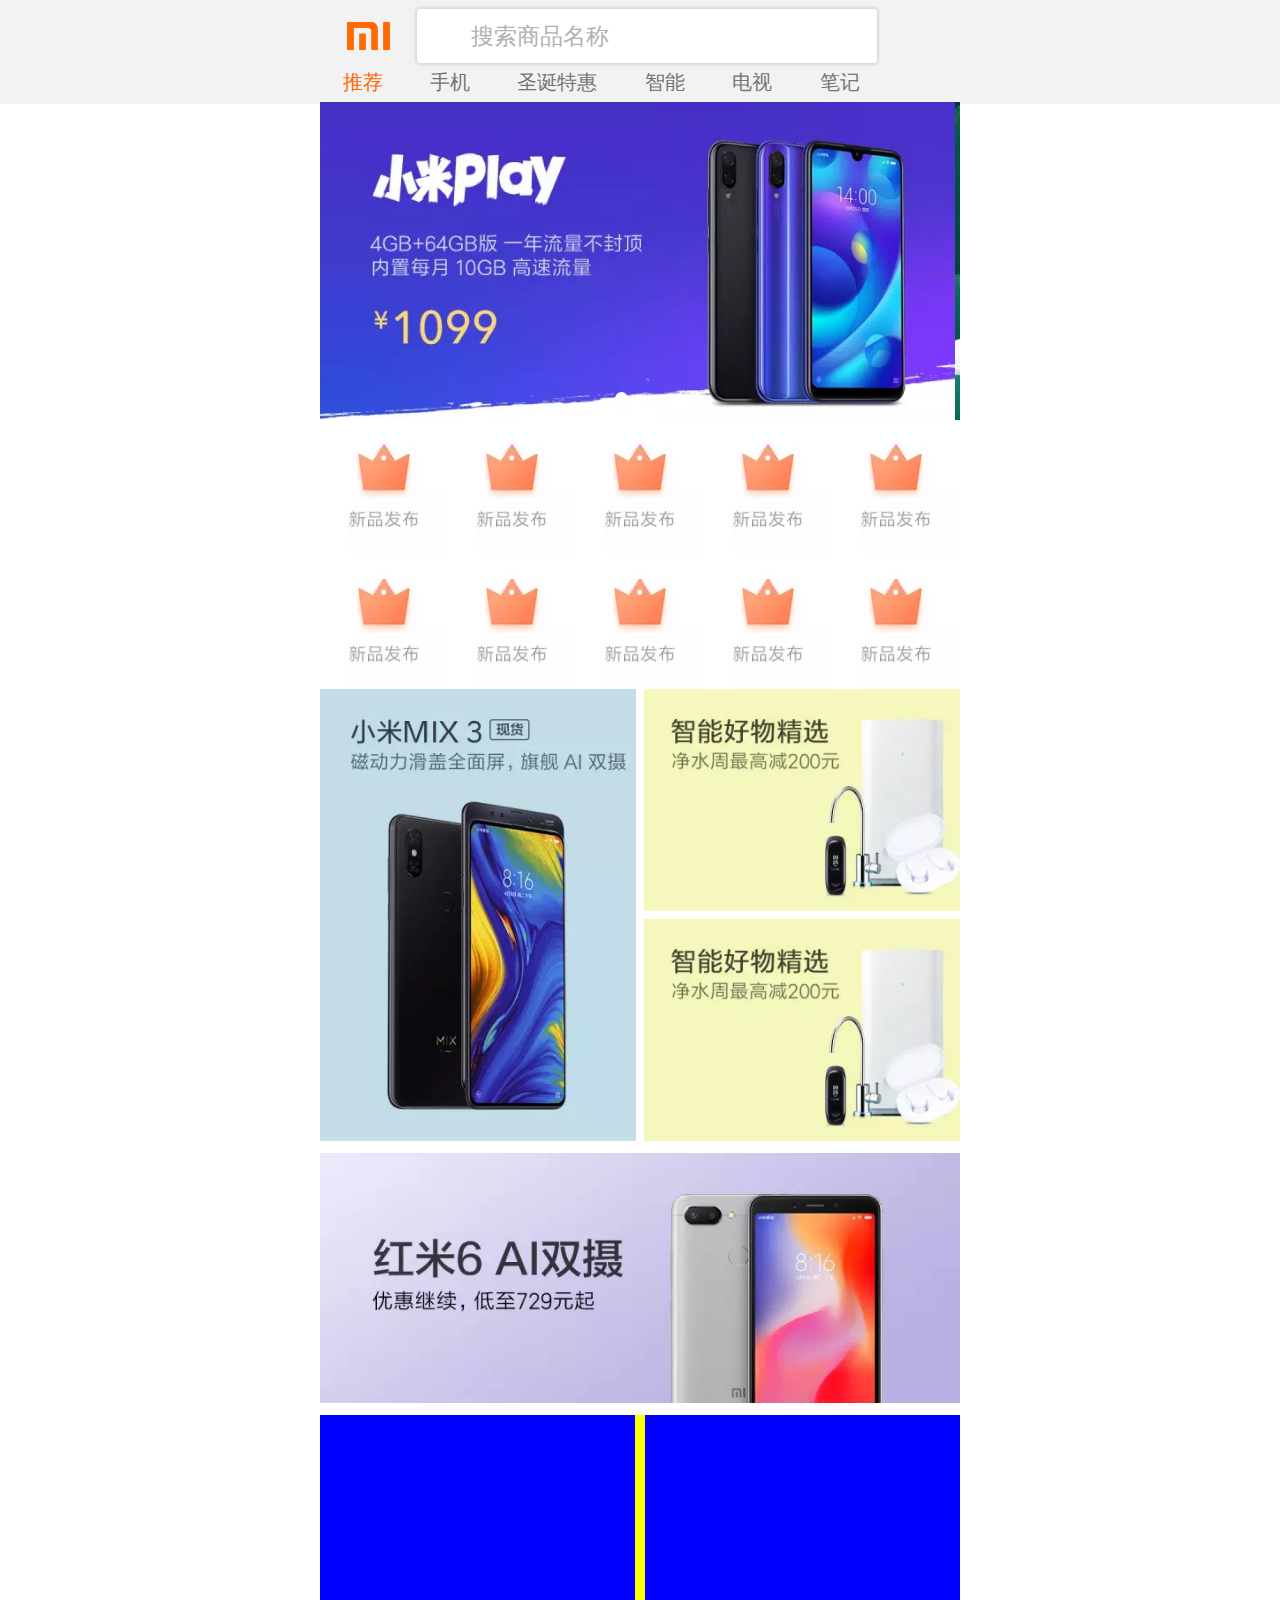
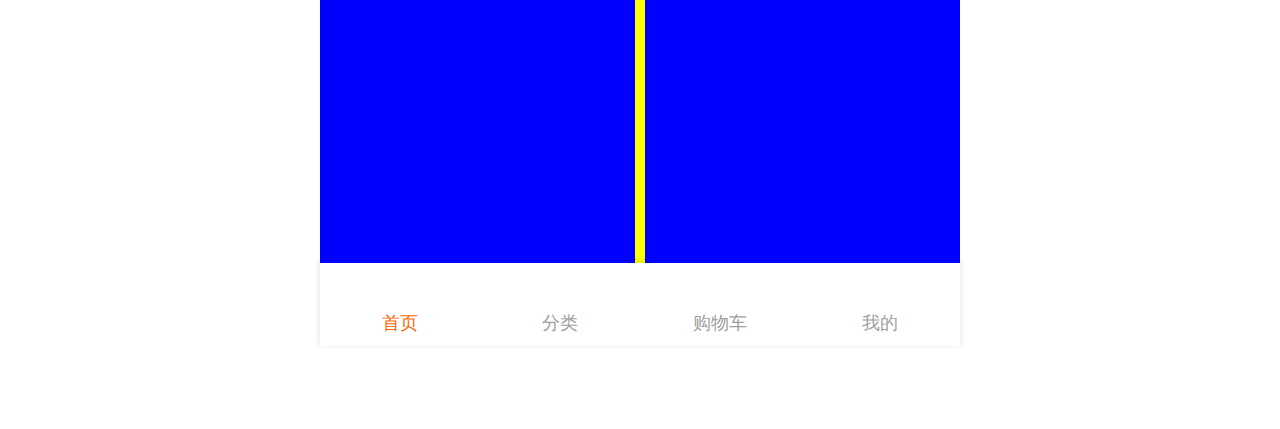
==== index.html @ b46deab7 "first commit" ====
<!DOCTYPE html>
<html lang="zh">
<head>
	<meta charset="UTF-8">
	<meta name="viewport" content="width=device-width, initial-scale=1.0">
	<meta http-equiv="X-UA-Compatible" content="ie=edge">
	<script src="js/rem.js"></script>
	<link rel="stylesheet" href="css/style.css">
	<link rel="stylesheet" href="css/base.css">
	<link rel="stylesheet" href="css/footer.css">
	<title>小米移动端</title>
</head>
<body>
	<div class="root">
		<!-- 头部开始 -->
		<header class="head">
			<div class="head-top">
				<div class="head-logo"></div>
				<div class="search-box">
					<i class="iconfont">&#xe615;</i>
					<span>搜索商品名称</span>
				</div>
				<div class="my-box"><i class="iconfont">&#xe600;</i></div>
			</div>
			<div class="head-bottom">
				<div class="nav-list">
					<ul>
						<li class="active">推荐</li>
						<li>手机</li>
						<li>圣诞特惠</li>
						<li>智能</li>
						<li>电视</li>
						<li>笔记</li>
						<li>笔记</li>
						<li>笔记</li>
						<li>笔记</li>
						<li>笔记</li>
					</ul>
				</div>
				<div class="nav-select"><i class="iconfont">&#xe60c;</i></div>
			</div>
		</header>
	    <!-- 头部结束 -->
		<main>
			<!-- banner开始 -->
			<section class="banner">
				<ul>
					<li><img src="img/banner1.webp" alt=""></li>
					<li><img src="img/banner2.jpg" alt=""></li>
					<li><img src="img/banner3.webp" alt=""></li>
				</ul>
				<div class="yuan">
					<div class="ddd active"></div>
					<div class="ddd"></div>
					<div class="ddd"></div>
				</div>
			</section>
			<!-- banner结束 -->
			<!-- 菜单开始 -->
			<section class="menu">
				<a href="">
					<img src="img/menu1.webp" alt="">
				</a>
				<a href="">
					<img src="img/menu1.webp" alt="">
				</a>
				<a href="">
					<img src="img/menu1.webp" alt="">
				</a>
				<a href="">
					<img src="img/menu1.webp" alt="">
				</a>
				<a href="">
					<img src="img/menu1.webp" alt="">
				</a>
				<a href="">
					<img src="img/menu1.webp" alt="">
				</a>
				<a href="">
					<img src="img/menu1.webp" alt="">
				</a>
				<a href="">
					<img src="img/menu1.webp" alt="">
				</a>
				<a href="">
					<img src="img/menu1.webp" alt="">
				</a>
				<a href="">
					<img src="img/menu1.webp" alt="">
				</a>
			</section>
			<!-- 菜单结束 -->
			<!-- 推荐开始 -->
			<section class="fenlei-tuijian-box">
				<div class="left"><img src="img/goods1.webp" alt=""></div>
				<div class="right">
					<div class="right-top"><img src="img/goods2.webp" alt=""></div>
					<div class="right-bottom"><img src="img/goods2.webp" alt=""></div
				</div>
			</section>
			<!-- 推荐结束 -->
			<!-- 广告1开始 -->
			<section class="ads">
				<img src="img/ads1.webp" alt="">
			</section>
			<!-- 广告1结束 -->
			<!-- 超值推荐开始 -->
			
			<!-- 超值推荐结束 -->

			<!-- 商品列表开始 -->
			<div class="goods-list-box">
				<div class="left">
					<img src="" alt="">
				</div>
				<div class="right"></div>
			</div>
			<!-- 商品列表结束 -->
			<!-- 底部开始 -->
			<footer>
				<a href="./index.html" class="list list1 active">
					<div class="icon"><i class="iconfont">&#xe602;</i></div>
					<div class="text">首页</div>
				</a>
				<a class="list list2">
					<div class="icon"><i class="iconfont">&#xe654;</i></div>
					<div class="text">分类</div>
				</a>
				<a class="list list3">
					<div class="icon"><i class="iconfont">&#xe603;</i></div>
					<div class="text">购物车</div>
				</a>
				<a href="./my.html" class="list list4">
					<div class="icon"><i class="iconfont">&#xe600;</i></div>
					<div class="text">我的</div>
				</a>
			</footer>
			<!-- 底部结束 -->

			
        </main>
	</div>
</body>
</html>
---- css/style.css ----
/* 头部开始 */
body{
	width: 100%;
	height: 100%;
	position: relative;
}
.head{
	width: 100%;
	height: 1.76rem;
	background: #F2F2F2;
	position: absolute;
	left: 0;
	top: 0; 
}
.head-top{
	width: 100%;
	height: 1.21rem;
	display: flex;
	justify-content:center;
	align-items: center;
	
}
.head-top .head-logo{
	width: 0.73rem;
	height: 0.47rem;
	background:url([data-uri]) no-repeat center center/100% auto;
}
.head-top .head-logo img{
	width: 100%;
	height: 100%;
}
.head-top .search-box{
	width: 7.76rem;
	height: 0.91rem;
	border-radius: 0.05rem;
	background:#fff;
	box-shadow: 0 0 0.05rem 0.03rem rgba(0,0,0,0.1);
	font-size: 0.38rem;
	padding-left: 0.24rem;
	line-height: 0.93rem;
	margin: 0 0.45rem;
	box-sizing:border-box;
}
.head-top .search-box i{
	color: #919191;
}
.head-top .search-box span{
	color: #b0b0b0;
	margin-left:0.28rem;
}
.head-top .my-box{
	width: 0.5rem;
	height: 0.5rem;
}
.head-top .my-box i{
	width:100%;
	height: 100%;
	display: block;
	font-size: 0.5rem;
	color: #767676;
	font-weight:600;
}
.head-bottom{
	width: 100%;
	height:0.55rem;
	display: flex;
	justify-content:center;
	padding-right: 0.4rem;
	box-sizing: border-box;
}
.head-bottom .nav-list{
	width: 9.14rem;
	height: 100%;
	overflow-x: auto;
	display: flex;
	margin-right: 0.8rem;
}
.head-bottom .nav-list ul{
	width: 200%;
	display: flex;
}
.head-bottom .nav-list ul li{
	font-size: 0.34rem;
	height: 0.55rem;
	line-height: 0.35rem;
	margin: 0 0.4rem;
	color: #747474;
	flex-shrink: 0;
}
.head-bottom .nav-list ul .active{
	color: #ff6700;
	border-bottom: 2px solid #ff6700;
	box-sizing: border-box;
}
.head-bottom .nav-list::-webkit-scrollbar{
	width: 0;
	height: 0;
}
.head-bottom .nav-select{
	width: 0.5rem;
	height: 100%;
	font-size: 0.4rem;
	line-height: 0.35rem;
	text-align: center;
	color: #b8b8b8;
}
/* 头部结束 */
/* banner开始 */
.banner{
	width: 100%;
	height: 5.36rem;
	overflow-x: auto;
	display: flex;
	position: relative;
}
.banner ul{
	width: 300%;
	height: 100%;
	display: flex;
}
.banner::-webkit-scrollbar{
	width: 0;
	height: 0;
}
.banner ul li{
	width: 33.33333333%;
	height: 100%;
}
.banner ul li img{
	height: 100%;
}
.banner .yuan{
	width:100%;
	height: 0.22rem;
	position: absolute;
	bottom: 0.25rem;
	display: flex;
	justify-content: center;
}
.banner .yuan .ddd{
	width: 0.22rem;
	height: 0.22rem;
	background: rgba(255,255,255,0.3);
	margin-left: 0.2rem;
	border-radius: 50%;
}
.banner .yuan .active{
	background: #fff;
}
	
/* banner开始 */
/* 菜单开始 */
.menu{
	width: 100%;
	height: 4.55rem;
	display: flex;
	flex-wrap: wrap;
	background: #000;
}
.menu a{
	display: block;
	width: 20%;
	height: 50%;
}
.menu a img{
	width: 100%;
	height: 100%;
}
/* 菜单结束 */
/* 分类推荐开始 */
.fenlei-tuijian-box{
	width: 100%;
	height:7.62rem;
	display: flex;
}
.fenlei-tuijian-box .left{
	width: 5.36rem;
	height: 100%;
}
.fenlei-tuijian-box img{
	width: 100%;
	height: 100%;
}
.fenlei-tuijian-box .right{
	width: 5.36rem;
	height: 100%;
	margin-left: 0.12rem;
}
.fenlei-tuijian-box .right-top{
	width: 100%;
	height: 3.75rem;
}
.fenlei-tuijian-box .right-bottom{
	width: 100%;
	height: 3.75rem;
	margin-top:0.12rem;
}
/* 分类推荐结束 */
/* 广告1开始 */
.ads{
	width: 100%;
	height: 4.23rem;
	margin: 0.2rem 0;
}
.ads img{
	width: 100%;
	height: 100%;
}
/* 广告1结束 */
/* 超值推荐开始 */
/* 超值推荐结束 */
/* 商品列表开始 */
.goods-list-box{
	width: 100%;
	height: 7.56rem;
	background: yellow;
	display: flex;
}
.goods-list-box .left{
	width: 5.32rem;
	height: 100%;
	background: blue;
}
.goods-list-box .right{
	width: 5.32rem;
	height: 100%;
	background: blue;
	margin-left: 0.18rem;
}
/* 商品列表结束 */
---- css/base.css ----
*{
	margin: 0;
	padding: 0;
	font-family:"微软雅黑","苹方";
	font-style: normal;
	font-weight: normal;
}
ul,li{
	list-style: none;
}
a{
	text-decoration: none;
}
@font-face {
  font-family: 'iconfont';  /* project id 974174 */
  src: url('//at.alicdn.com/t/font_974174_hbqx46tvaq5.eot');
  src: url('//at.alicdn.com/t/font_974174_hbqx46tvaq5.eot?#iefix') format('embedded-opentype'),
  url('//at.alicdn.com/t/font_974174_hbqx46tvaq5.woff') format('woff'),
  url('//at.alicdn.com/t/font_974174_hbqx46tvaq5.ttf') format('truetype'),
  url('//at.alicdn.com/t/font_974174_hbqx46tvaq5.svg#iconfont') format('svg');
}
.iconfont{
	font-family: "iconfont";
}
.root{
	max-width:640px ;
	height: 100vh;
	margin: 0 auto;
}
main{
	padding-top: 1.72rem;
	padding-bottom: 1.40rem;
	/* overflow: hidden; */
}
---- css/footer.css ----
footer{
	box-shadow: 0 -0.03rem 0.1rem 0.02rem rgba(0,0,0,0.1);
	height: 1.4rem;
	width: 100%;
	display: flex;
}
footer .list{
	width: 25%;
	height: 100%;
	display: flex;
	flex-direction: column;
	justify-content:center;
	align-items:center;
	margin: 0;
}
footer .list .icon{
	width: 0.58rem;
	height: 0.58rem;
	display: flex;
}
footer .list .icon .iconfont{
	font-size: 0.58rem;
	color: #7C7C7C;
}
footer .list .text{
	font-size: 0.3rem;
	margin-top: 0.03rem;
	color: #9F9F9F;
}
footer .active .icon .iconfont{
	color: #ff6700;
}
footer .active>.text{
	color: #ff6700;
}
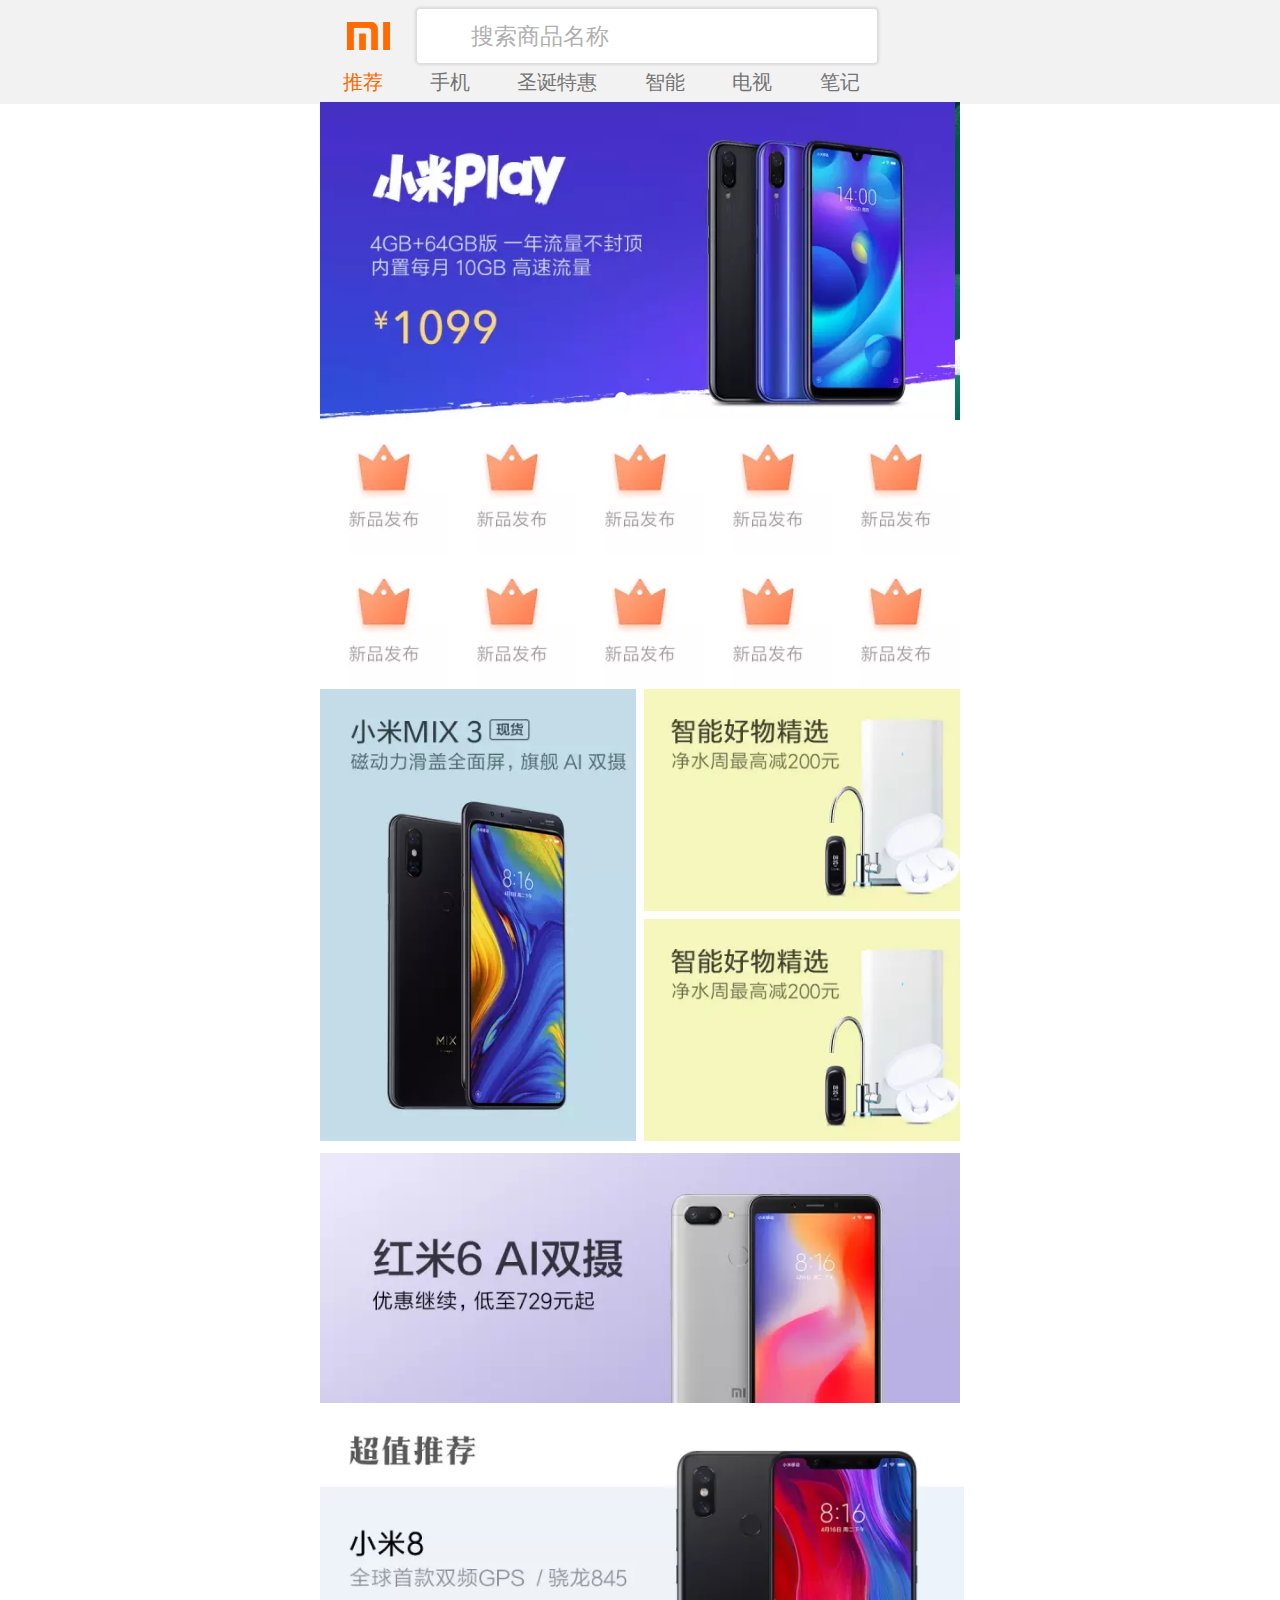
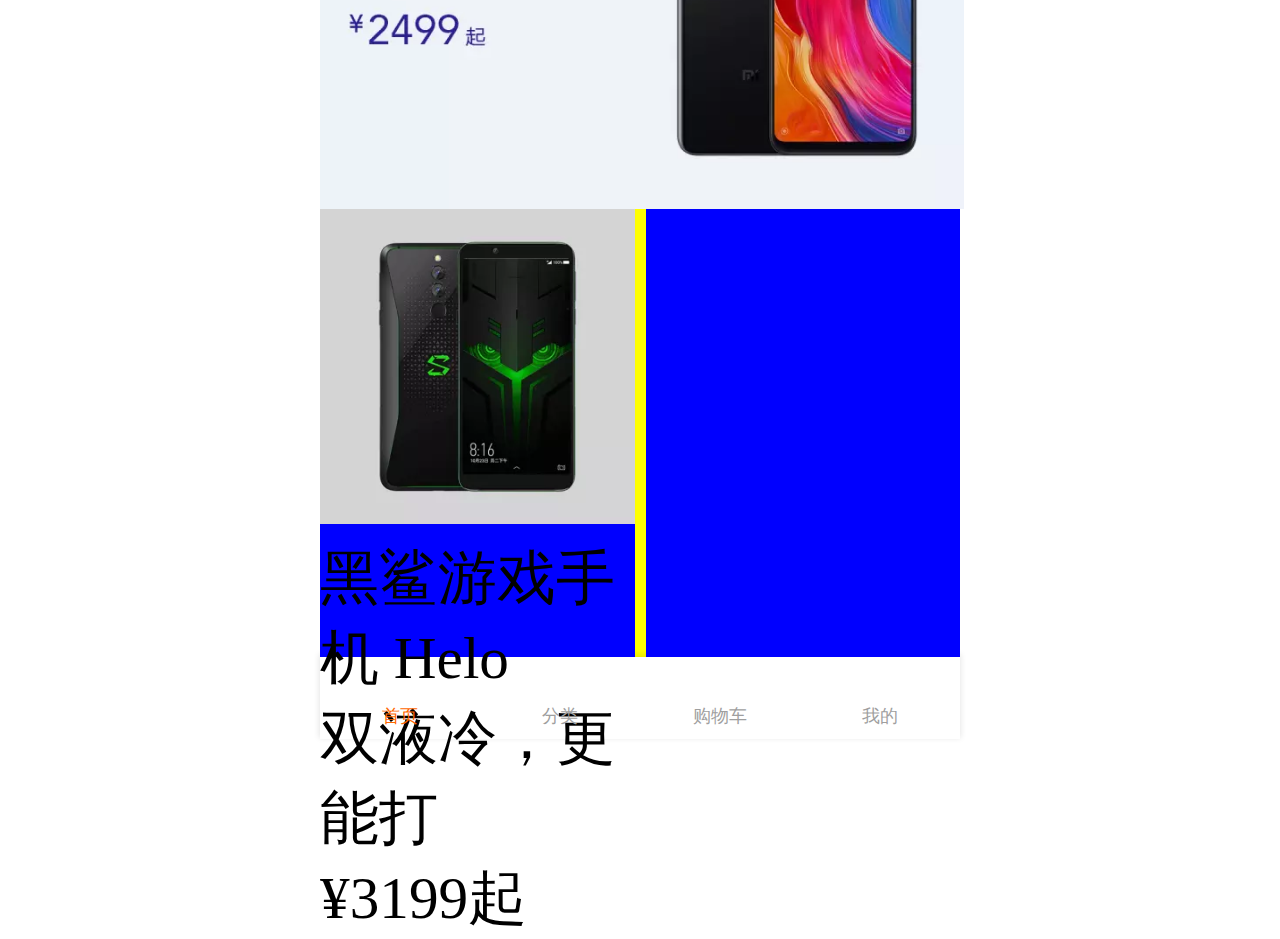
==== commit b2eff491: "112" ====
--- a/index.html
+++ b/index.html
@@ -105,13 +105,18 @@
 			</section>
 			<!-- 广告1结束 -->
 			<!-- 超值推荐开始 -->
-			
+			<div class="chaozhi-box">
+				<img src="img/chaozhituijian.webp" alt="">
+			</div>
 			<!-- 超值推荐结束 -->
 
 			<!-- 商品列表开始 -->
 			<div class="goods-list-box">
 				<div class="left">
-					<img src="" alt="">
+					<img src="img/goods333.webp" alt="">
+					<p class="phone-name">黑鲨游戏手机 Helo</p>
+					<p>双液冷，更能打</p>
+					<p><i>¥</i>3199<i>起</i></p>
 				</div>
 				<div class="right"></div>
 			</div>
--- a/css/style.css
+++ b/css/style.css
@@ -208,6 +208,14 @@
 }
 /* 广告1结束 */
 /* 超值推荐开始 */
+.chaozhi-box{
+	width: 100%;
+	height: 6.64rem;
+	background: yellow;
+}
+.chaozhi-box img{
+	height: 6.64rem;
+}
 /* 超值推荐结束 */
 /* 商品列表开始 */
 .goods-list-box{
@@ -221,6 +229,10 @@
 	height: 100%;
 	background: blue;
 }
+.goods-list-box .left img{
+	width:5.32rem;
+	height:5.32rem;
+}
 .goods-list-box .right{
 	width: 5.32rem;
 	height: 100%;
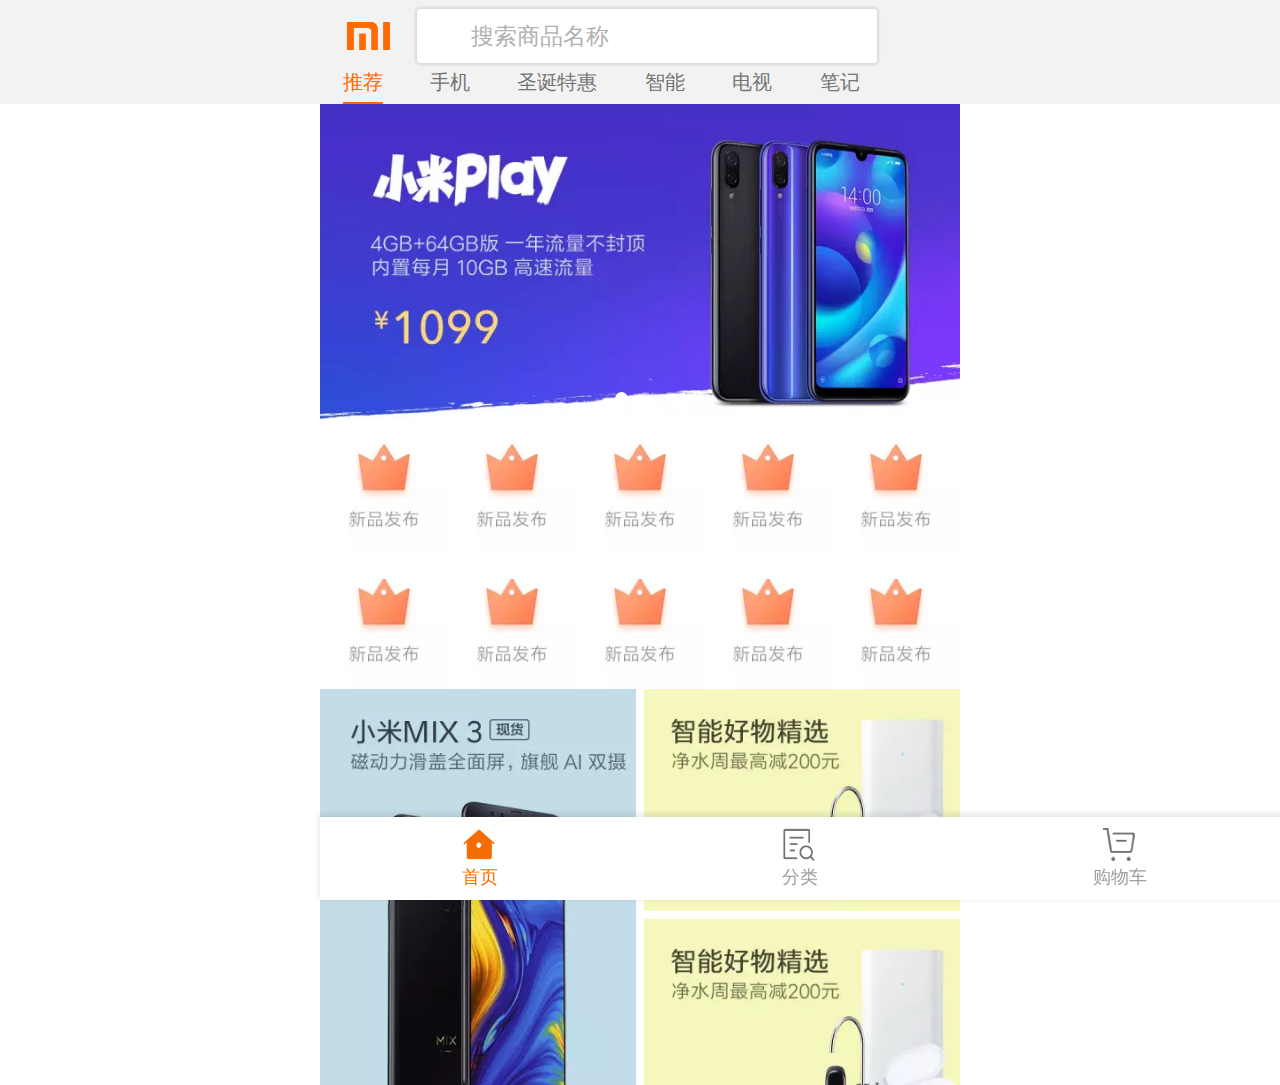
==== commit 8d19e9e8: "222" ====
--- a/index.html
+++ b/index.html
@@ -95,7 +95,7 @@
 				<div class="left"><img src="img/goods1.webp" alt=""></div>
 				<div class="right">
 					<div class="right-top"><img src="img/goods2.webp" alt=""></div>
-					<div class="right-bottom"><img src="img/goods2.webp" alt=""></div
+					<div class="right-bottom"><img src="img/goods2.webp" alt=""></div>
 				</div>
 			</section>
 			<!-- 推荐结束 -->
@@ -109,40 +109,310 @@
 				<img src="img/chaozhituijian.webp" alt="">
 			</div>
 			<!-- 超值推荐结束 -->
-
 			<!-- 商品列表开始 -->
 			<div class="goods-list-box">
 				<div class="left">
 					<img src="img/goods333.webp" alt="">
-					<p class="phone-name">黑鲨游戏手机 Helo</p>
-					<p>双液冷，更能打</p>
-					<p><i>¥</i>3199<i>起</i></p>
-				</div>
-				<div class="right"></div>
+					<div class="text-box">
+						<p class="phone-name">黑鲨游戏手机 Helo</p>
+						<p class="miaoshu">双液冷，更能打</p>
+						<p class="price"><i>¥</i>3199<i>起</i></p>
+					</div>
+				</div>
+				<div class="left right">
+					<img src="img/goods333.webp" alt="">
+					<div class="text-box">
+						<p class="phone-name">黑鲨游戏手机 Helo</p>
+						<p class="miaoshu">双液冷，更能打</p>
+						<p class="price"><i>¥</i>3199<i>起</i></p>
+					</div>
+				</div>
+			</div>
+			<div class="goods-list-box">
+				<div class="left">
+					<img src="img/goods333.webp" alt="">
+					<div class="text-box">
+						<p class="phone-name">黑鲨游戏手机 Helo</p>
+						<p class="miaoshu">双液冷，更能打</p>
+						<p class="price"><i>¥</i>3199<i>起</i></p>
+					</div>
+				</div>
+				<div class="left right">
+					<img src="img/goods333.webp" alt="">
+					<div class="text-box">
+						<p class="phone-name">黑鲨游戏手机 Helo</p>
+						<p class="miaoshu">双液冷，更能打</p>
+						<p class="price"><i>¥</i>3199<i>起</i></p>
+					</div>
+				</div>
+			</div>
+			<div class="goods-list-box">
+				<div class="left">
+					<img src="img/goods333.webp" alt="">
+					<div class="text-box">
+						<p class="phone-name">黑鲨游戏手机 Helo</p>
+						<p class="miaoshu">双液冷，更能打</p>
+						<p class="price"><i>¥</i>3199<i>起</i></p>
+					</div>
+				</div>
+				<div class="left right">
+					<img src="img/goods333.webp" alt="">
+					<div class="text-box">
+						<p class="phone-name">黑鲨游戏手机 Helo</p>
+						<p class="miaoshu">双液冷，更能打</p>
+						<p class="price"><i>¥</i>3199<i>起</i></p>
+					</div>
+				</div>
+			</div>
+			<div class="goods-list-box">
+				<div class="left">
+					<img src="img/goods333.webp" alt="">
+					<div class="text-box">
+						<p class="phone-name">黑鲨游戏手机 Helo</p>
+						<p class="miaoshu">双液冷，更能打</p>
+						<p class="price"><i>¥</i>3199<i>起</i></p>
+					</div>
+				</div>
+				<div class="left right">
+					<img src="img/goods333.webp" alt="">
+					<div class="text-box">
+						<p class="phone-name">黑鲨游戏手机 Helo</p>
+						<p class="miaoshu">双液冷，更能打</p>
+						<p class="price"><i>¥</i>3199<i>起</i></p>
+					</div>
+				</div>
 			</div>
 			<!-- 商品列表结束 -->
+			<!-- 广告2开始 -->
+			<section class="ads">
+				<img src="img/ads2.jpg" alt="">
+			</section>
+			<!-- 广告2结束 -->
+			<!-- 小米电视开始 -->
+			<div class="xiaomiTV-box">
+				<img src="img/xiaomidianshi.jpg" alt="">
+			</div>
+			<div class="goods-list-box">
+				<div class="left">
+					<img src="img/xiaomiTV.jpg" alt="">
+					<div class="text-box">
+						<p class="phone-name">黑鲨游戏手机 Helo</p>
+						<p class="miaoshu">双液冷，更能打</p>
+						<p class="price"><i>¥</i>3199<i>起</i></p>
+					</div>
+				</div>
+				<div class="left right">
+					<img src="img/xiaomiTV.jpg" alt="">
+					<div class="text-box">
+						<p class="phone-name">黑鲨游戏手机 Helo</p>
+						<p class="miaoshu">双液冷，更能打</p>
+						<p class="price"><i>¥</i>3199<i>起</i></p>
+					</div>
+				</div>
+			</div>
+			<div class="goods-list-box">
+				<div class="left">
+					<img src="img/xiaomiTV.jpg" alt="">
+					<div class="text-box">
+						<p class="phone-name">黑鲨游戏手机 Helo</p>
+						<p class="miaoshu">双液冷，更能打</p>
+						<p class="price"><i>¥</i>3199<i>起</i></p>
+					</div>
+				</div>
+				<div class="left right">
+					<img src="img/xiaomiTV.jpg" alt="">
+					<div class="text-box">
+						<p class="phone-name">黑鲨游戏手机 Helo</p>
+						<p class="miaoshu">双液冷，更能打</p>
+						<p class="price"><i>¥</i>3199<i>起</i></p>
+					</div>
+				</div>
+			</div>
+			<div class="goods-list-box">
+				<div class="left">
+					<img src="img/xiaomiTV.jpg" alt="">
+					<div class="text-box">
+						<p class="phone-name">黑鲨游戏手机 Helo</p>
+						<p class="miaoshu">双液冷，更能打</p>
+						<p class="price"><i>¥</i>3199<i>起</i></p>
+					</div>
+				</div>
+				<div class="left right">
+					<img src="img/xiaomiTV.jpg" alt="">
+					<div class="text-box">
+						<p class="phone-name">黑鲨游戏手机 Helo</p>
+						<p class="miaoshu">双液冷，更能打</p>
+						<p class="price"><i>¥</i>3199<i>起</i></p>
+					</div>
+				</div>
+			</div>				
+			<div class="xiaomiTV-more">更多小米产品<i class="iconfont">&#xe653;</i></div>
+			<!-- 小米电视结束 -->
+		    <!-- 广告3开始 -->
+		    <section class="ads">
+		    	<img src="img/ads4.webp" alt="">
+		    </section>
+		    <!-- 广告3结束 -->
+			<!-- 新品上线开始 -->
+			<div class="xiaomiTV-box">
+				<img src="img/xinpinshangxian.webp" alt="">
+			</div>
+			<div class="goods-list-box">
+				<div class="left">
+					<img src="img/xiaomiTV.jpg" alt="">
+					<div class="text-box">
+						<p class="phone-name">黑鲨游戏手机 Helo</p>
+						<p class="miaoshu">双液冷，更能打</p>
+						<p class="price"><i>¥</i>3199<i>起</i></p>
+					</div>
+				</div>
+				<div class="left right">
+					<img src="img/xiaomiTV.jpg" alt="">
+					<div class="text-box">
+						<p class="phone-name">黑鲨游戏手机 Helo</p>
+						<p class="miaoshu">双液冷，更能打</p>
+						<p class="price"><i>¥</i>3199<i>起</i></p>
+					</div>
+				</div>
+			</div>
+			<div class="goods-list-box">
+				<div class="left">
+					<img src="img/xiaomiTV.jpg" alt="">
+					<div class="text-box">
+						<p class="phone-name">黑鲨游戏手机 Helo</p>
+						<p class="miaoshu">双液冷，更能打</p>
+						<p class="price"><i>¥</i>3199<i>起</i></p>
+					</div>
+				</div>
+				<div class="left right">
+					<img src="img/xiaomiTV.jpg" alt="">
+					<div class="text-box">
+						<p class="phone-name">黑鲨游戏手机 Helo</p>
+						<p class="miaoshu">双液冷，更能打</p>
+						<p class="price"><i>¥</i>3199<i>起</i></p>
+					</div>
+				</div>
+			</div>
+			<div class="goods-list-box">
+				<div class="left">
+					<img src="img/xiaomiTV.jpg" alt="">
+					<div class="text-box">
+						<p class="phone-name">黑鲨游戏手机 Helo</p>
+						<p class="miaoshu">双液冷，更能打</p>
+						<p class="price"><i>¥</i>3199<i>起</i></p>
+					</div>
+				</div>
+				<div class="left right">
+					<img src="img/xiaomiTV.jpg" alt="">
+					<div class="text-box">
+						<p class="phone-name">黑鲨游戏手机 Helo</p>
+						<p class="miaoshu">双液冷，更能打</p>
+						<p class="price"><i>¥</i>3199<i>起</i></p>
+					</div>
+				</div>
+			</div>				
+			<div class="xiaomiTV-more">更多小米产品<i class="iconfont">&#xe653;</i></div>
+			<!-- 新品上线结束 -->
+            <!-- 广告3开始 -->
+            <section class="ads">
+            	<img src="img/ads3.webp" alt="">
+            </section>
+            <!-- 广告3结束 -->
+            <!-- 米家智能开始 -->
+            <div class="xiaomiTV-box">
+            	<img src="img/mijiazhineng.jpg" alt="">
+            </div>
+			<div class="mijiazhineng-list-box">
+				<div class="img-box">
+					<img src="img/zhineng-list.jpg" alt="">
+				</div>
+				<div class="text-box">
+					<p class="goods-name">米家电水壶</p>
+					<p class="miaoshu">1.5L大容量，满足多人同时饮水</p>
+					<p class="price"><i>¥</i>99</p>
+				</div>
+			</div>
+			<div class="mijiazhineng-list-box">
+				<div class="text-box">
+					<p class="goods-name">米家电水壶</p>
+					<p class="miaoshu">1.5L大容量，满足多人同时饮水</p>
+					<p class="price"><i>¥</i>99</p>
+				</div>
+				<div class="img-box">
+					<img src="img/zhineng-list.jpg" alt="">
+				</div>
+			</div>
+			<div class="mijiazhineng-list-box">
+				<div class="img-box">
+					<img src="img/zhineng-list.jpg" alt="">
+				</div>
+				<div class="text-box">
+					<p class="goods-name">米家电水壶</p>
+					<p class="miaoshu">1.5L大容量，满足多人同时饮水</p>
+					<p class="price"><i>¥</i>99</p>
+				</div>
+			</div>
+			<div class="xiaomiTV-more">更多小米产品<i class="iconfont">&#xe653;</i></div>
+			<!-- 米家智能结束 -->
+			<!-- 底部分类开始 -->
+		    <div class="dibufenlei-box">
+				<div class="dibufenlei">
+					<img src="img/dibufenlei.webp" alt="">
+				</div>
+				<div class="dibufenlei right">
+					<img src="img/dibufenlei.webp" alt="">
+				</div>
+			</div>
+			<div class="dibufenlei-box">
+				<div class="dibufenlei">
+					<img src="img/dibufenlei.webp" alt="">
+				</div>
+				<div class="dibufenlei right">
+					<img src="img/dibufenlei.webp" alt="">
+				</div>
+			</div>	
+			<div class="dibufenlei-box">
+				<div class="dibufenlei">
+					<img src="img/dibufenlei.webp" alt="">
+				</div>
+				<div class="dibufenlei right">
+					<img src="img/dibufenlei.webp" alt="">
+				</div>
+			</div>	
+			<!-- 底部分类结束 -->
+			<!-- 广告5开始 -->
+			<section class="ads ads-bottom">
+				<img src="img/ads5.webp" alt="">
+			</section>
+			<!-- 广告5结束 -->
 			<!-- 底部开始 -->
 			<footer>
 				<a href="./index.html" class="list list1 active">
-					<div class="icon"><i class="iconfont">&#xe602;</i></div>
+					<div class="icon">
+						<img src="img/shouye.png" alt="">
+					</div>
 					<div class="text">首页</div>
 				</a>
 				<a class="list list2">
-					<div class="icon"><i class="iconfont">&#xe654;</i></div>
+					<div class="icon">
+						<img src="img/fenlei1.png" alt="">
+					</div>
 					<div class="text">分类</div>
 				</a>
 				<a class="list list3">
-					<div class="icon"><i class="iconfont">&#xe603;</i></div>
+					<div class="icon">
+						<img src="img/car1.png" alt="">
+					</div>
 					<div class="text">购物车</div>
 				</a>
 				<a href="./my.html" class="list list4">
-					<div class="icon"><i class="iconfont">&#xe600;</i></div>
+					<div class="icon">
+						<img src="img/my1.png" alt="">
+					</div>
 					<div class="text">我的</div>
 				</a>
 			</footer>
-			<!-- 底部结束 -->
-
-			
+			<!-- 底部结束 -->	
         </main>
 	</div>
 </body>
--- a/css/style.css
+++ b/css/style.css
@@ -2,15 +2,23 @@
 body{
 	width: 100%;
 	height: 100%;
-	position: relative;
+	/* position: relative; */
+}
+main{
+	width: 100%;
+	height: 100%;
+	padding-top: 1.72rem;
+	padding-bottom: 1.40rem;
+	overflow: hidden;
 }
 .head{
 	width: 100%;
 	height: 1.76rem;
-	background: #F2F2F2;
-	position: absolute;
+	background:#f2f2f2;
+	position: fixed;
 	left: 0;
 	top: 0; 
+	z-index: 9999;
 }
 .head-top{
 	width: 100%;
@@ -110,24 +118,25 @@
 	width: 100%;
 	height: 5.36rem;
 	overflow-x: auto;
-	display: flex;
 	position: relative;
 }
 .banner ul{
 	width: 300%;
-	height: 100%;
-	display: flex;
+	height: 100%;   
+	display: flex;	
 }
 .banner::-webkit-scrollbar{
 	width: 0;
 	height: 0;
 }
 .banner ul li{
-	width: 33.33333333%;
-	height: 100%;
-}
-.banner ul li img{
-	height: 100%;
+	width: 33.333333333333333333333333333%;
+	height: 100%;
+}
+.banner li img{
+	height: 100%;
+	width: 100%;
+	/* flex-shrink: 0; */
 }
 .banner .yuan{
 	width:100%;
@@ -221,22 +230,125 @@
 .goods-list-box{
 	width: 100%;
 	height: 7.56rem;
-	background: yellow;
 	display: flex;
 }
 .goods-list-box .left{
 	width: 5.32rem;
 	height: 100%;
-	background: blue;
 }
 .goods-list-box .left img{
 	width:5.32rem;
 	height:5.32rem;
 }
+.goods-list-box .left .text-box{
+	width: 100%;
+	height: 2.24rem;
+	align-content: space-around;
+	padding-left: 0.4rem;
+	box-sizing: border-box;
+}
+.goods-list-box .left .phone-name{
+	font-size: 0.36rem;
+	color: #262626;
+}
+.goods-list-box .left .miaoshu{
+	font-size: 0.3rem;
+	color: #777777;
+	line-height: 0.76rem;
+}
+.goods-list-box .left .price{
+	font-size: 0.3rem;
+	color: #ff6700;
+}
+.goods-list-box .left .price i{
+	font-size: 0.26rem;
+	color: #ff6700;
+}
 .goods-list-box .right{
 	width: 5.32rem;
 	height: 100%;
-	background: blue;
 	margin-left: 0.18rem;
 }
-/* 商品列表结束 */+/* 商品列表结束 */
+/* 小米电视开始 */
+.xiaomiTV-box{
+	width: 100%;
+	height: 6.68rem;
+	margin-bottom: 0.06rem;
+}
+.xiaomiTV-box img{
+	width: 100%;
+	height: 100%;
+}
+.xiaomiTV-more{
+	width: 100%;
+	height: 2.02rem;
+	font-size: 0.37rem;
+	color: #626262;
+	text-align: center;
+	line-height:2.02rem ;
+	border-top: 2px solid #CCCCCC;
+}
+.xiaomiTV-more .iconfont{
+	font-size: 0.18rem;
+	margin-left: 0.1rem;
+}
+/* 小米电视结束 */
+/* 米家智能开始 */
+.mijiazhineng-list-box{
+	width: 100%;
+	height: 5.38rem;
+	display: flex;
+}
+.mijiazhineng-list-box .img-box{
+	width: 50%;
+	height:100%;
+}
+.mijiazhineng-list-box .img-box img{
+	width: 100%;
+	height: 100%;
+}
+.mijiazhineng-list-box .text-box{
+	width: 50%;
+	height:100%;
+	padding: 1.16rem 0.5rem;
+	box-sizing: border-box;
+}
+.mijiazhineng-list-box .text-box .goods-name{
+	font-size: 0.4rem;
+	color: #151515;
+}
+.mijiazhineng-list-box .text-box .miaoshu{
+	font-size: 0.3rem;
+	color: #646464;
+	margin: 0.26rem 0 0.55rem 0;
+}
+.mijiazhineng-list-box .text-box .price{
+	font-size: 0.43rem;
+	color: #db6969;
+}
+.mijiazhineng-list-box .text-box .price i{
+	font-size: 0.22rem;
+}
+/* 米家智能结束 */
+.dibufenlei-box{
+	width: 100%;
+	height: 7.01rem;
+	display: flex;
+	margin-bottom: 0.06rem;
+}
+.dibufenlei{
+	width:5.37rem;
+	height: 7.01rem;
+	display: flex;
+}
+.dibufenlei img{
+	width: 100%;
+	height: 100%;
+}
+.dibufenlei-box .right{
+	margin-left: 0.06rem;
+}
+.ads-bottom{
+	margin-bottom: 0;
+}--- a/css/base.css
+++ b/css/base.css
@@ -26,9 +26,5 @@
 	max-width:640px ;
 	height: 100vh;
 	margin: 0 auto;
+	position: relative;
 }
-main{
-	padding-top: 1.72rem;
-	padding-bottom: 1.40rem;
-	/* overflow: hidden; */
-}--- a/css/footer.css
+++ b/css/footer.css
@@ -3,6 +3,9 @@
 	height: 1.4rem;
 	width: 100%;
 	display: flex;
+	position: fixed;
+	bottom: 0;
+	background: #fff;
 }
 footer .list{
 	width: 25%;
@@ -18,10 +21,14 @@
 	height: 0.58rem;
 	display: flex;
 }
-footer .list .icon .iconfont{
+footer .list .icon img{
+	width:0.55rem ;
+	height: 0.55rem;
+}
+/* footer .list .icon .iconfont{
 	font-size: 0.58rem;
 	color: #7C7C7C;
-}
+} */
 footer .list .text{
 	font-size: 0.3rem;
 	margin-top: 0.03rem;
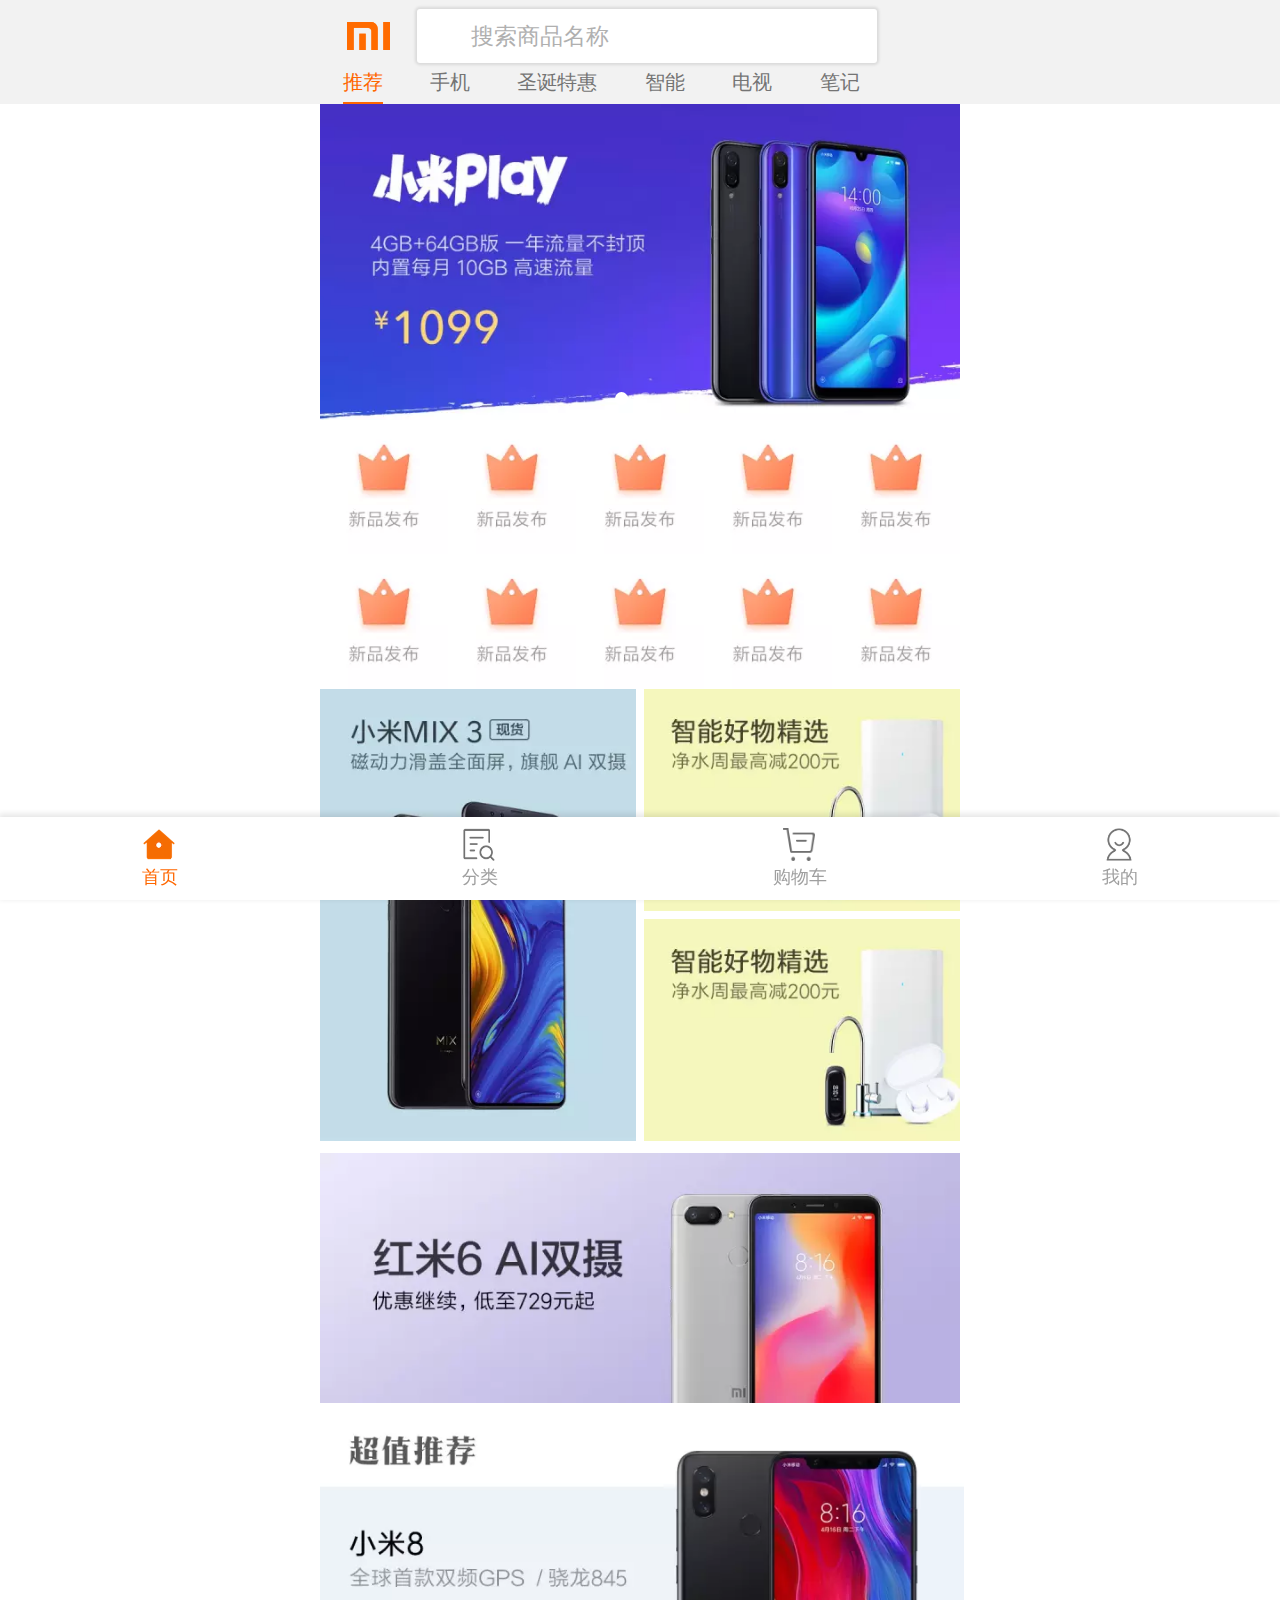
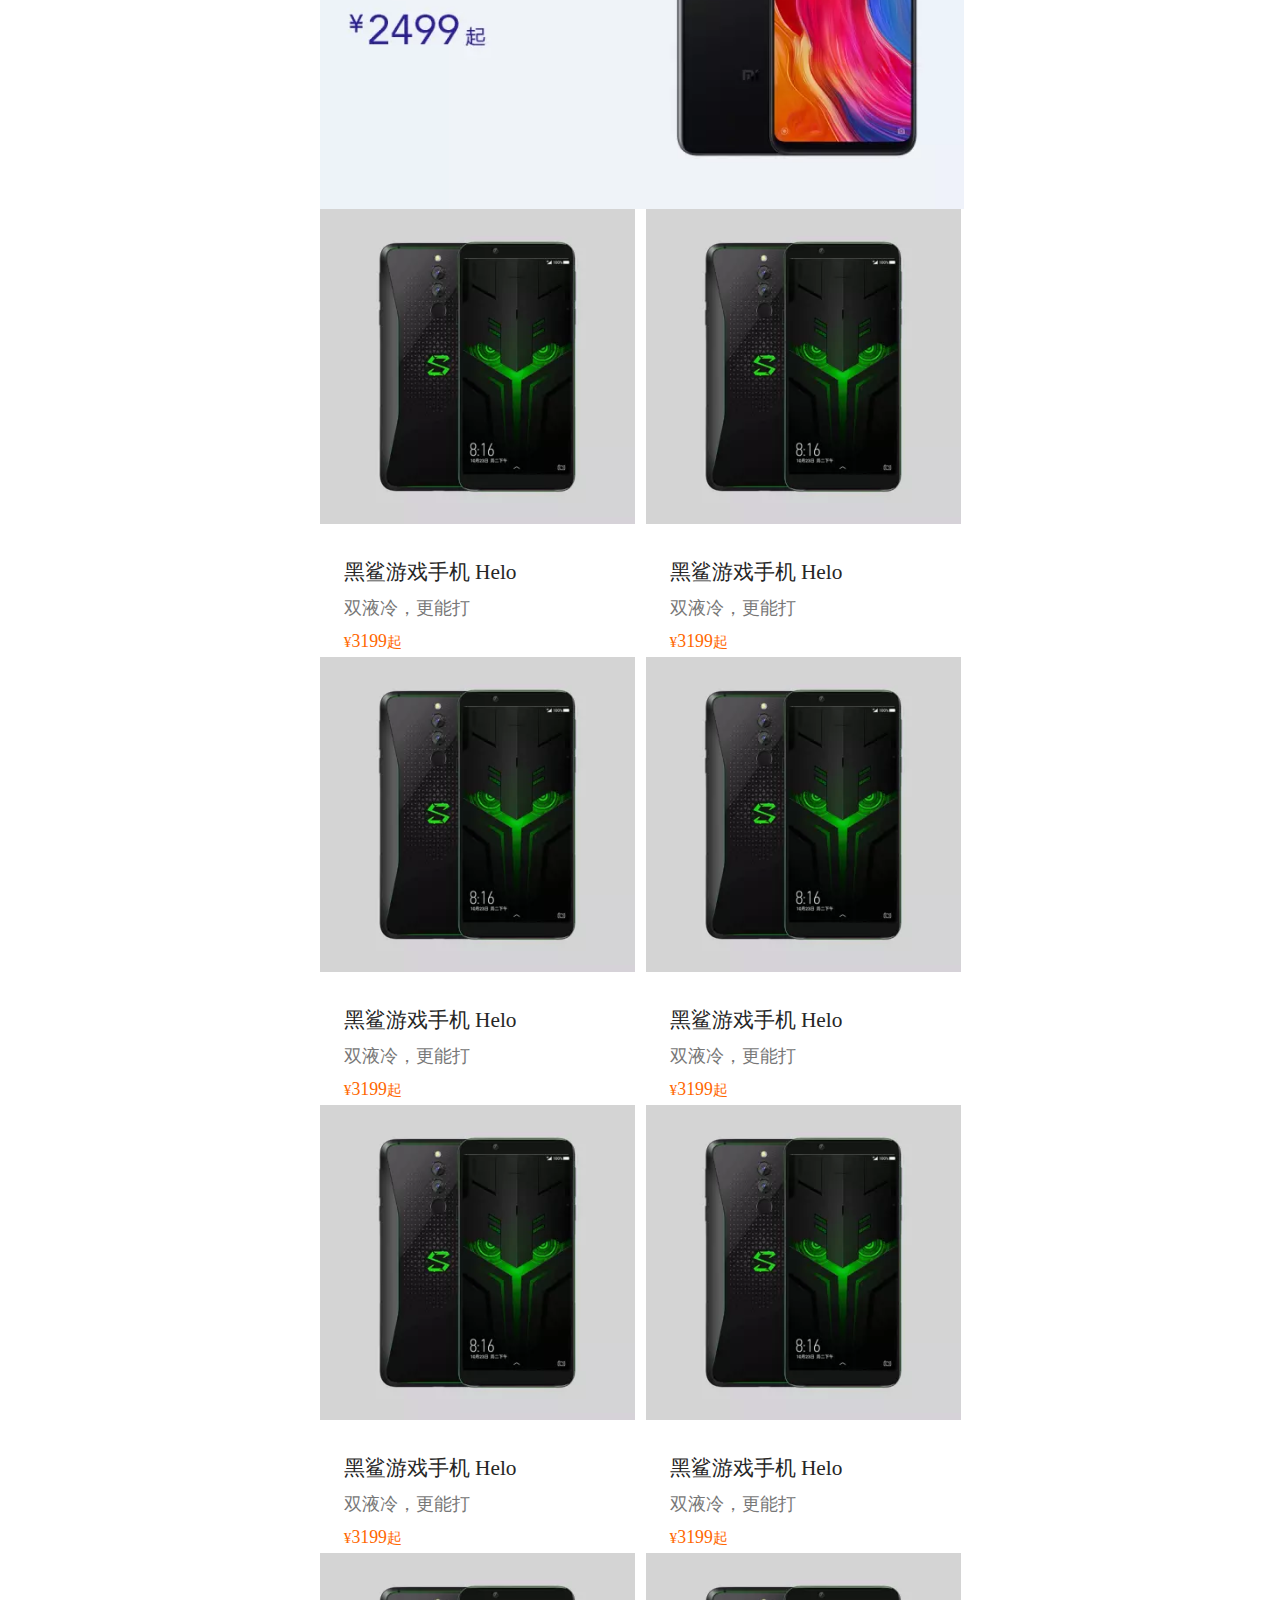
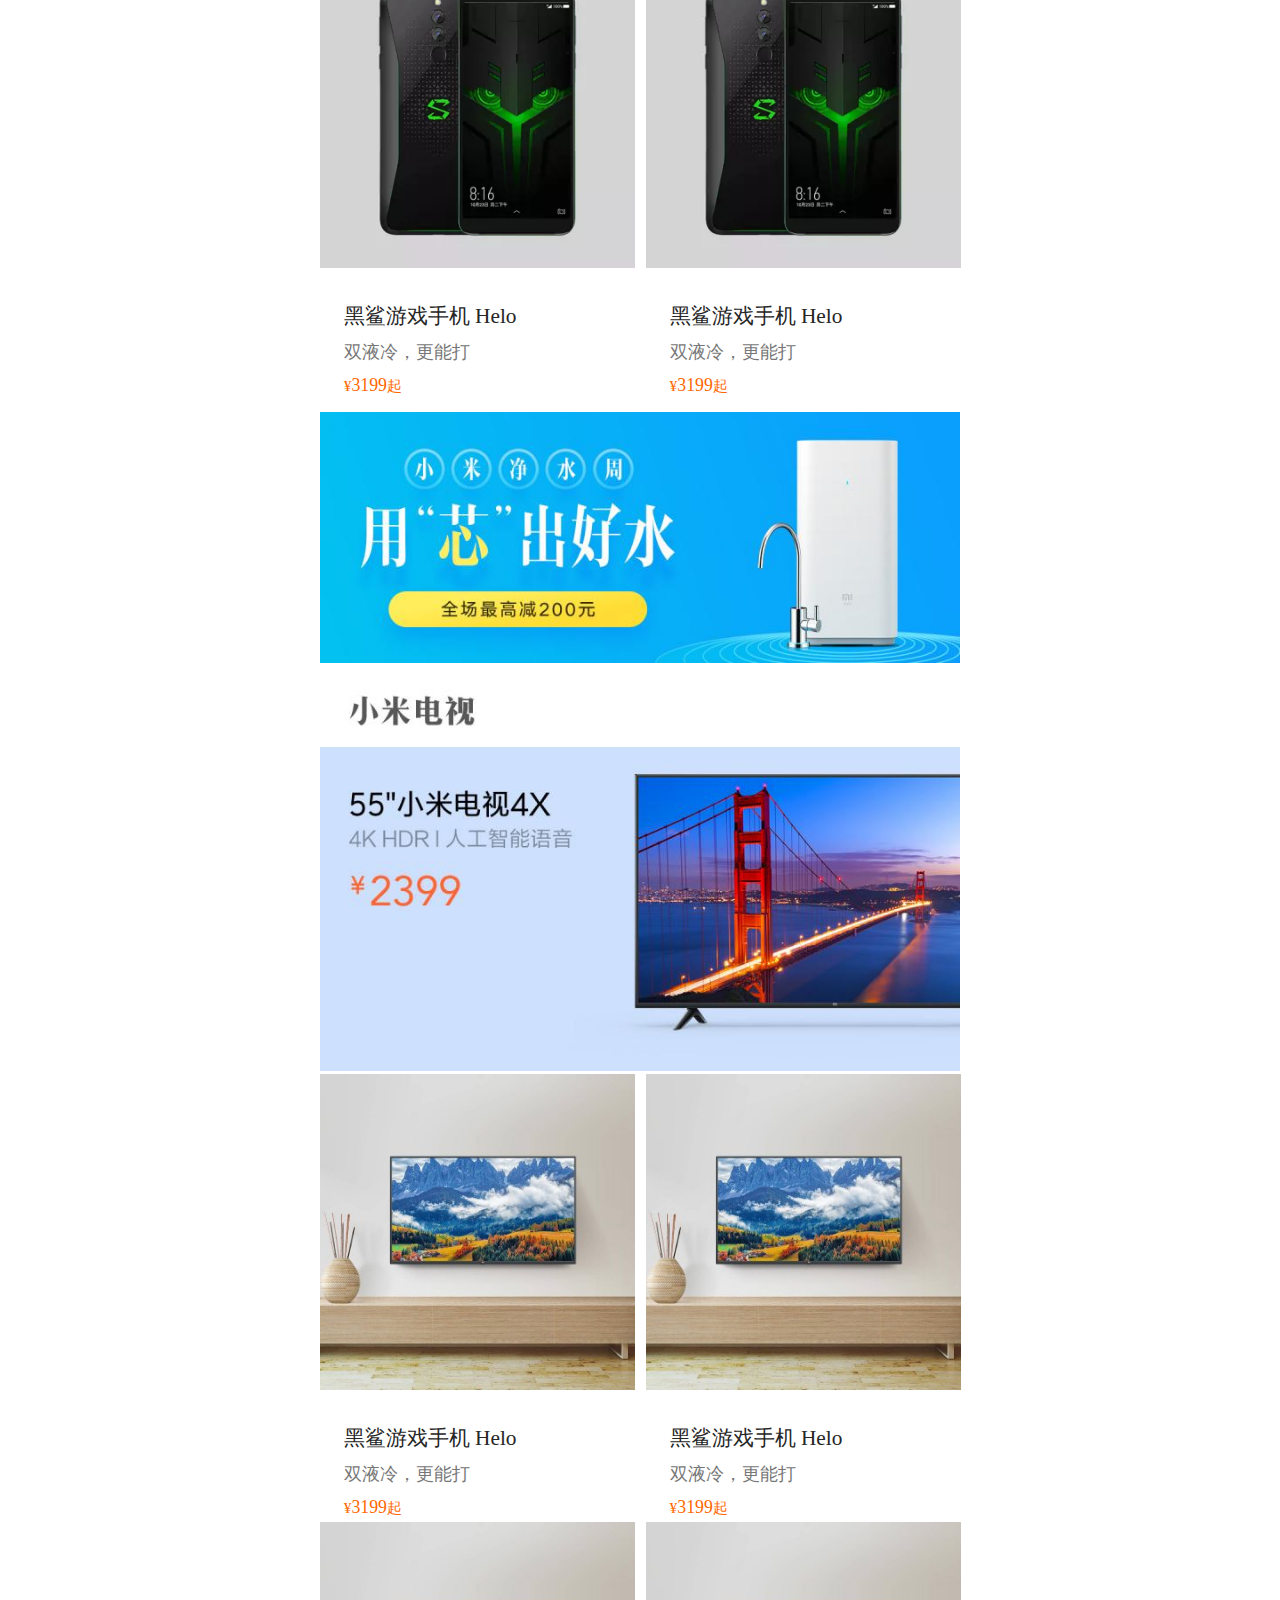
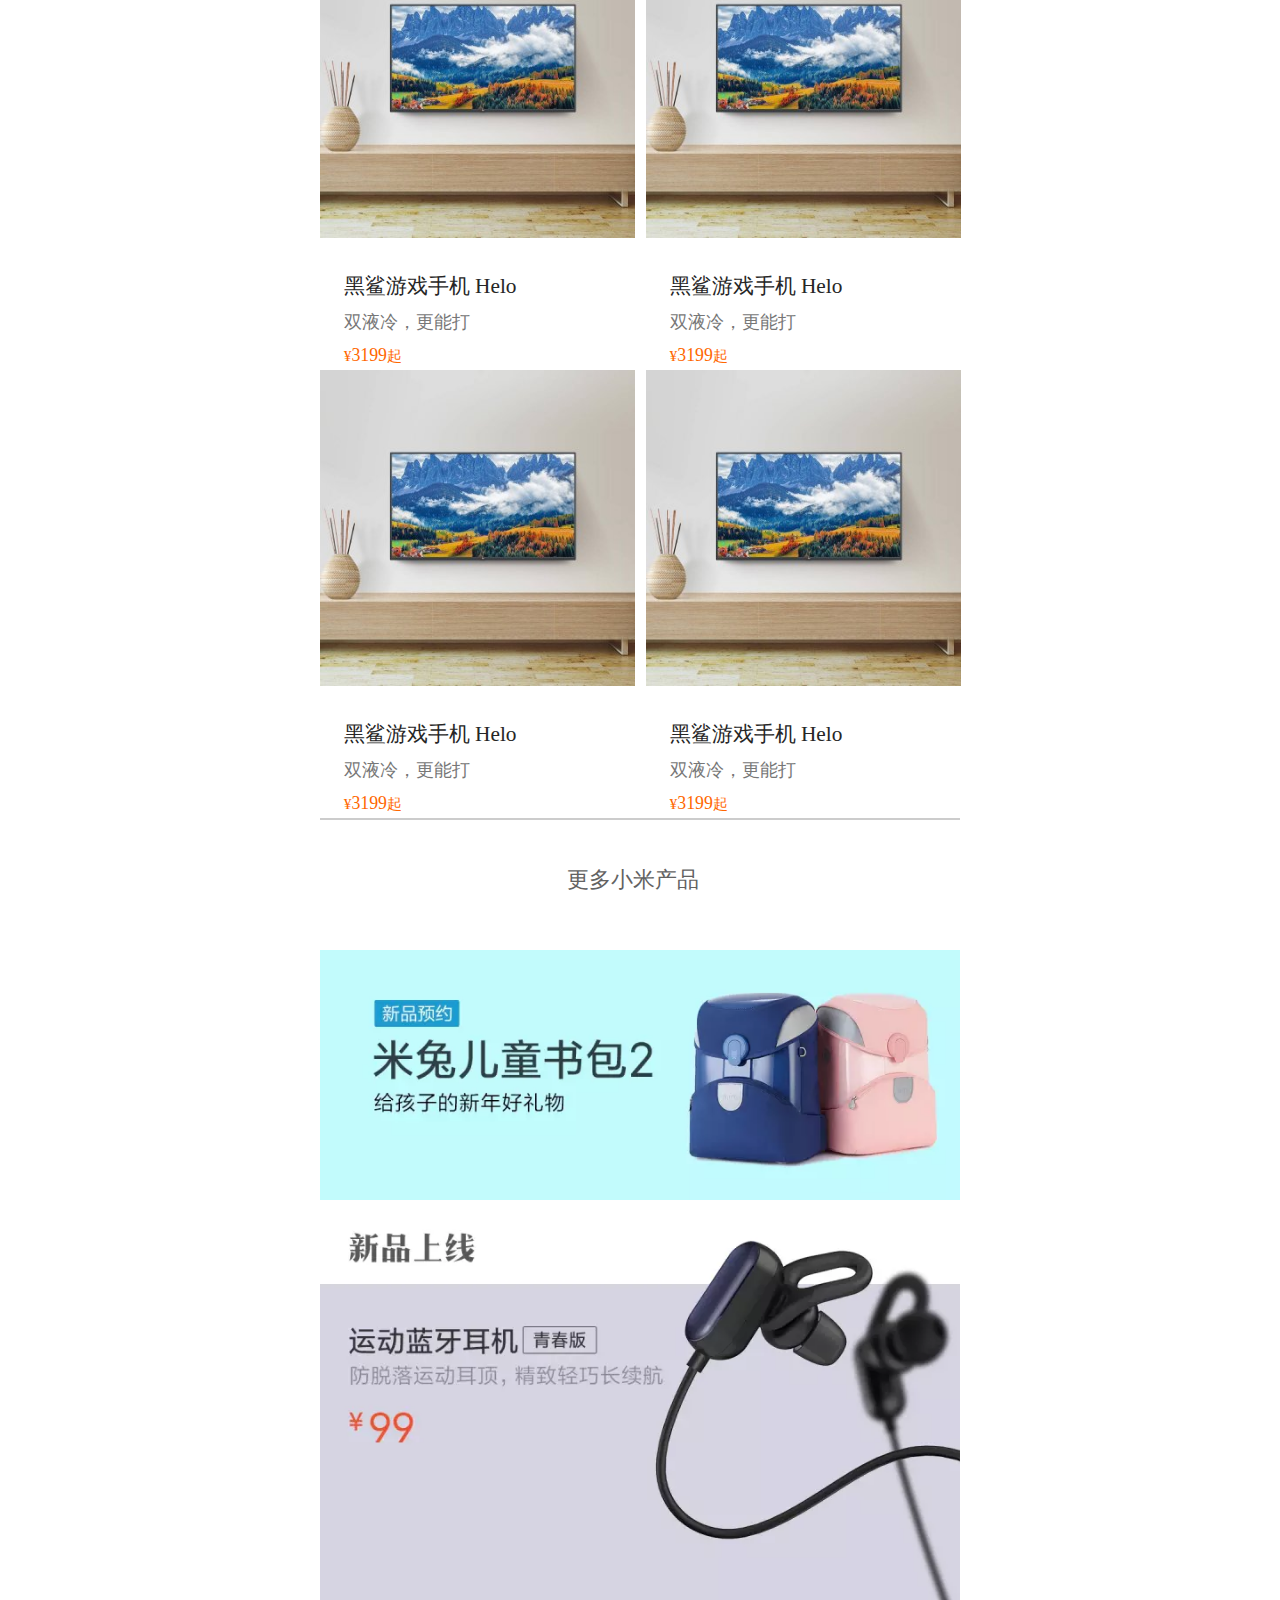
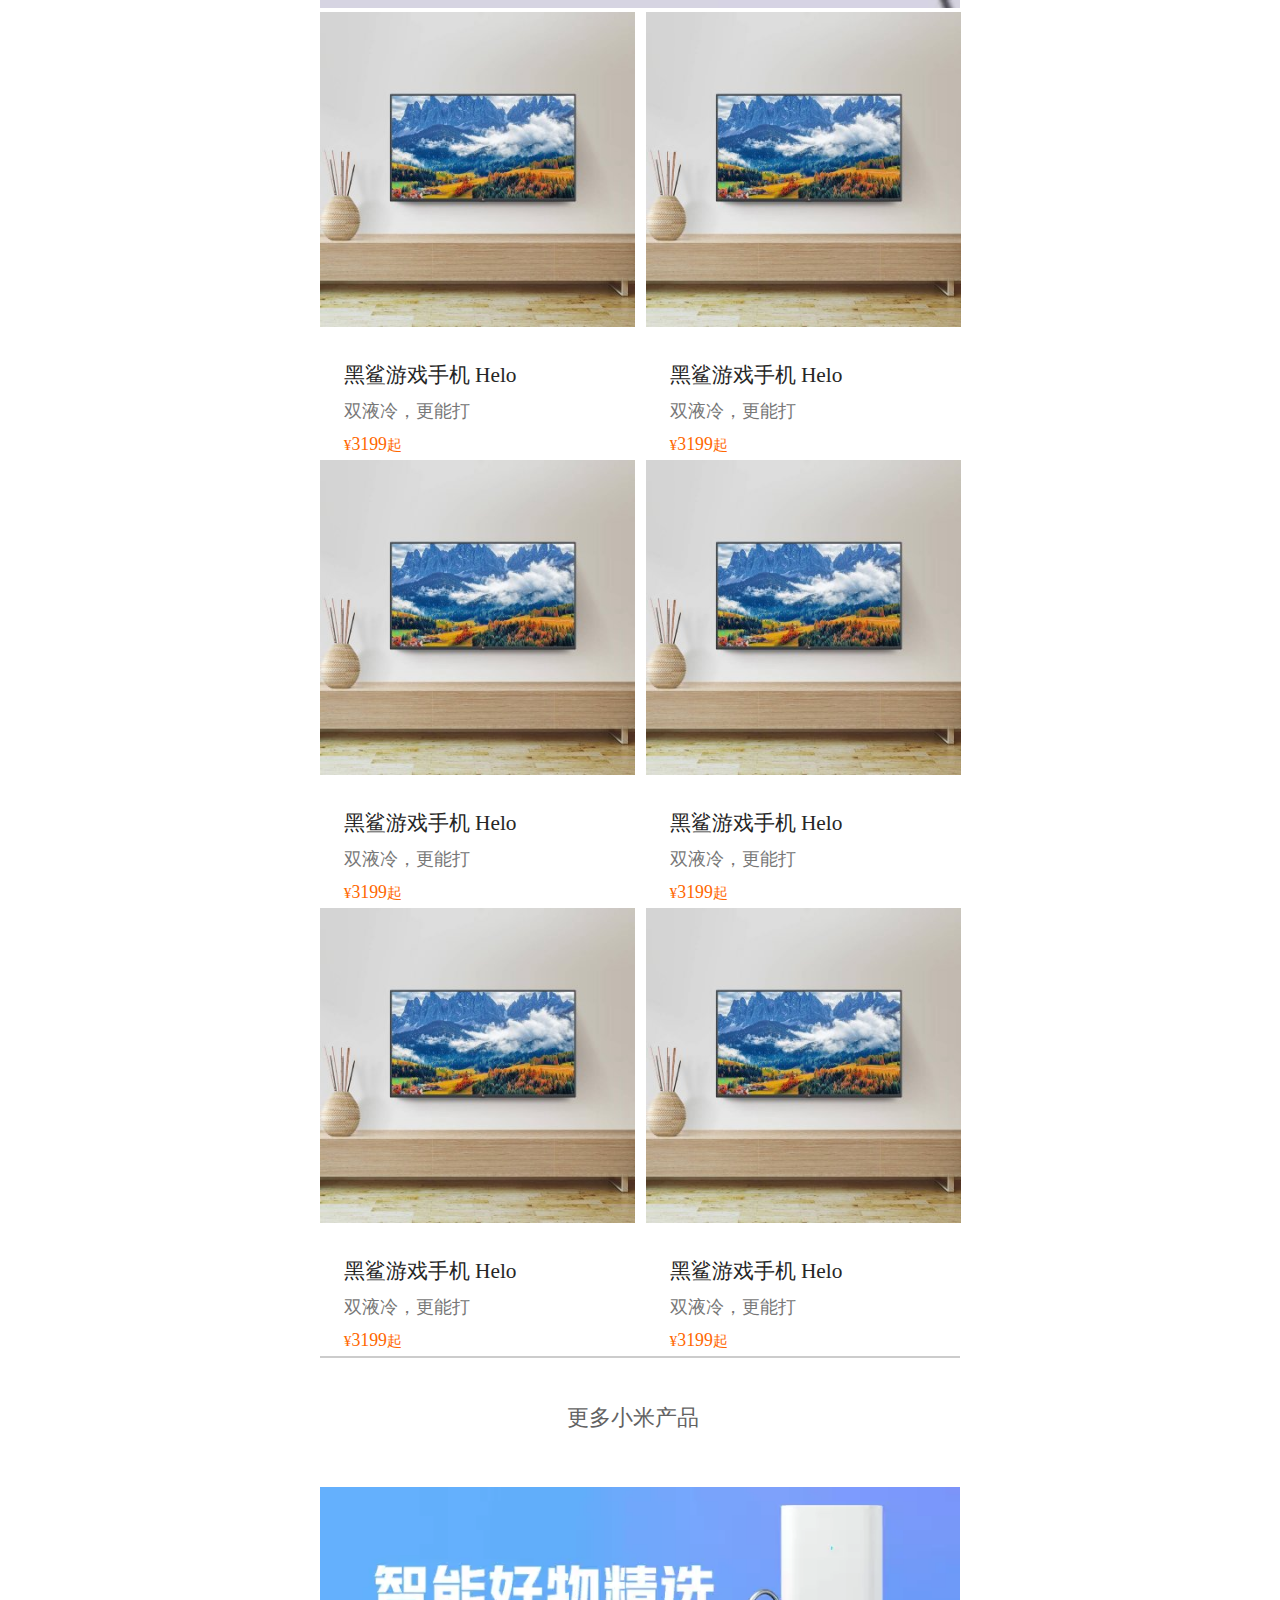
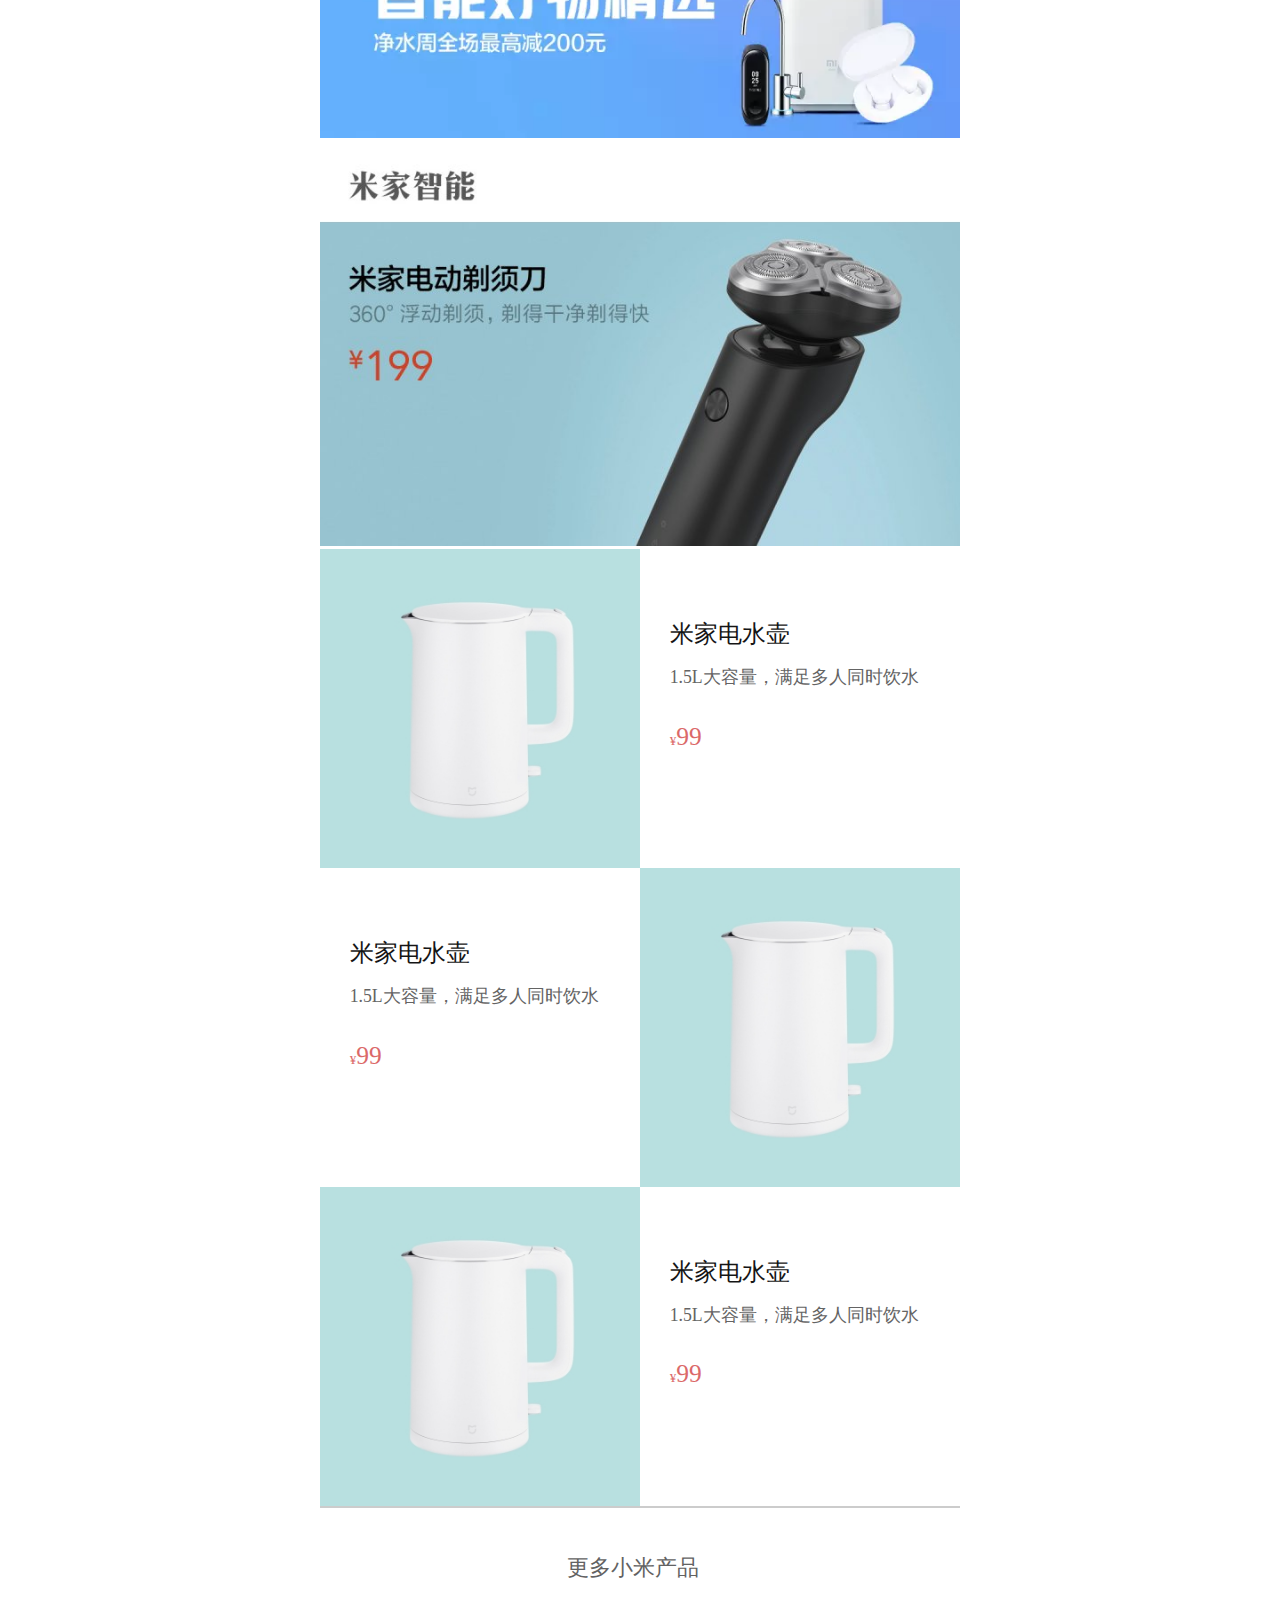
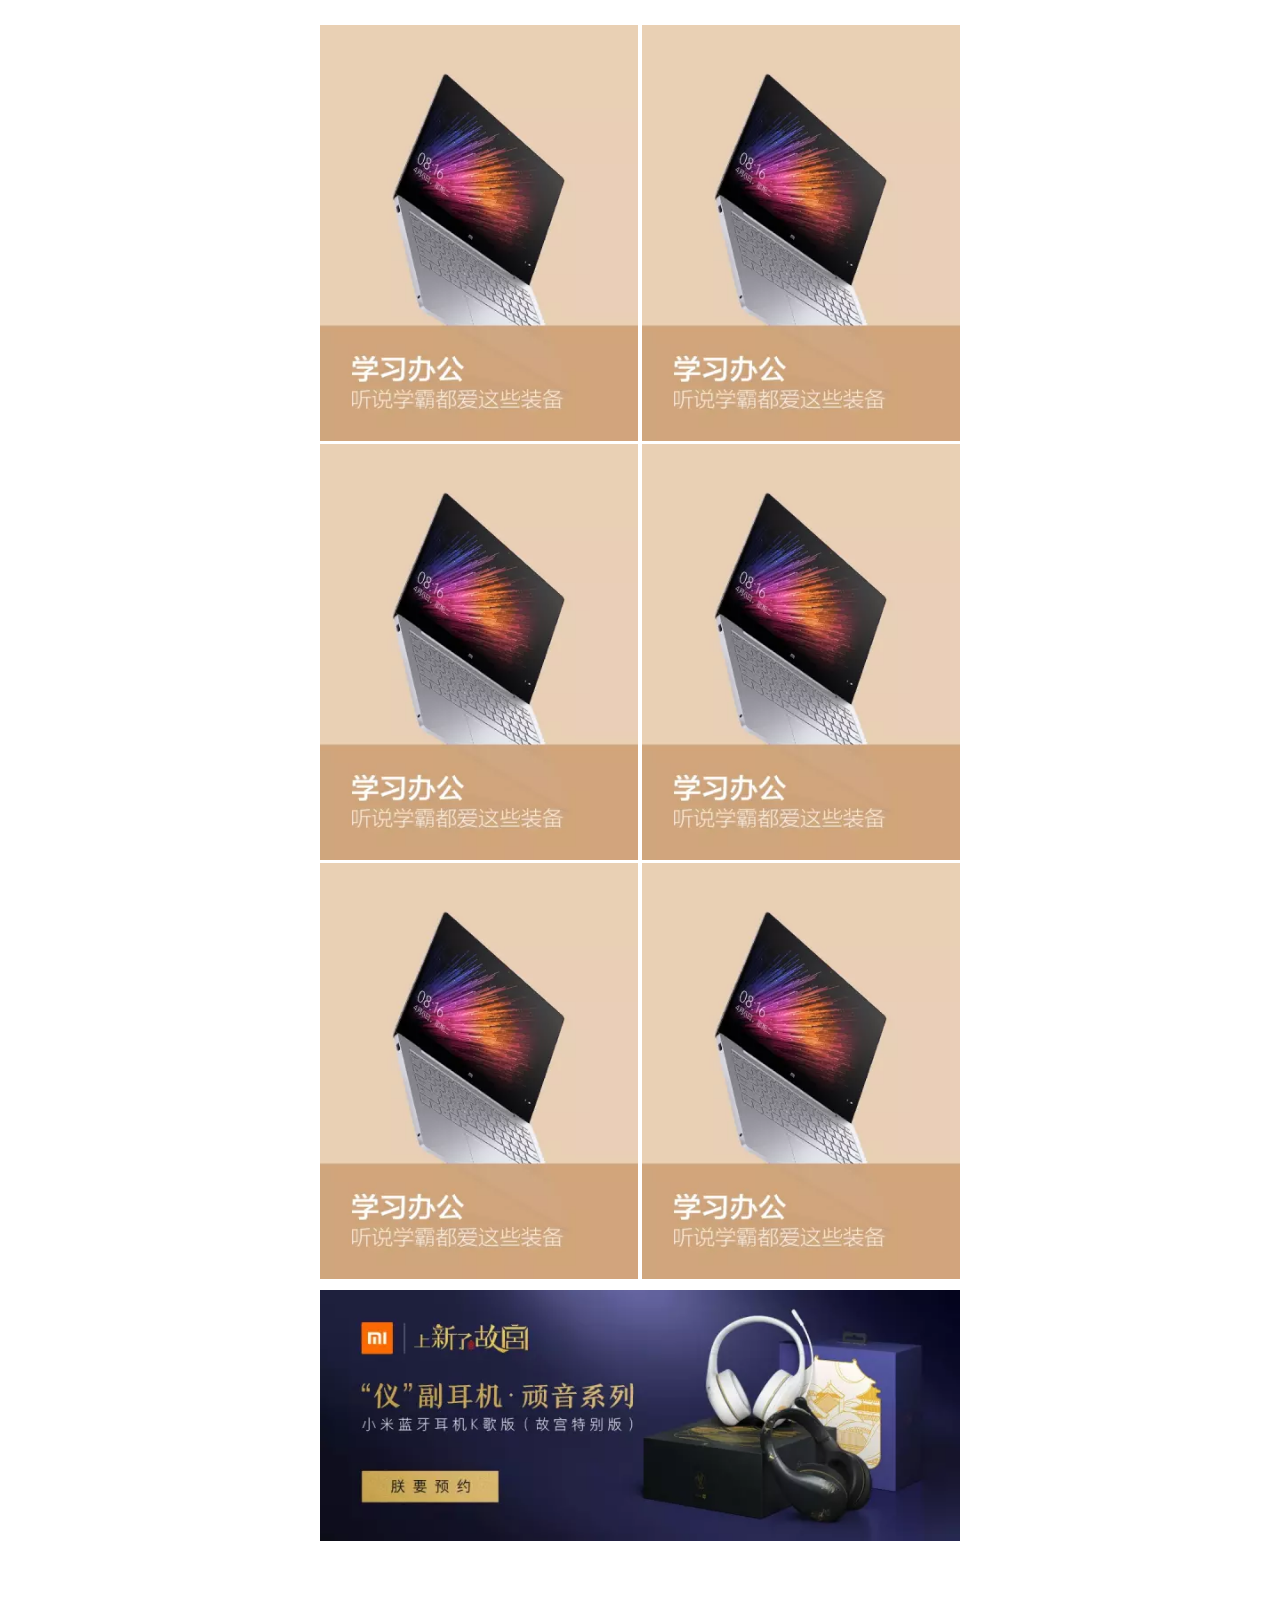
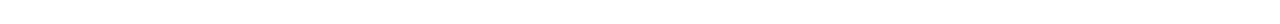
==== commit 489c4b3c: "111" ====
--- a/index.html
+++ b/index.html
@@ -16,10 +16,12 @@
 		<header class="head">
 			<div class="head-top">
 				<div class="head-logo"></div>
-				<div class="search-box">
-					<i class="iconfont">&#xe615;</i>
-					<span>搜索商品名称</span>
-				</div>
+				<a href="./search.html">
+					<div class="search-box">
+						<i class="iconfont">&#xe615;</i>
+						<span>搜索商品名称</span>
+					</div>
+				</a>
 				<div class="my-box"><i class="iconfont">&#xe600;</i></div>
 			</div>
 			<div class="head-bottom">
@@ -385,35 +387,35 @@
 				<img src="img/ads5.webp" alt="">
 			</section>
 			<!-- 广告5结束 -->
-			<!-- 底部开始 -->
-			<footer>
-				<a href="./index.html" class="list list1 active">
-					<div class="icon">
-						<img src="img/shouye.png" alt="">
-					</div>
-					<div class="text">首页</div>
-				</a>
-				<a class="list list2">
-					<div class="icon">
-						<img src="img/fenlei1.png" alt="">
-					</div>
-					<div class="text">分类</div>
-				</a>
-				<a class="list list3">
-					<div class="icon">
-						<img src="img/car1.png" alt="">
-					</div>
-					<div class="text">购物车</div>
-				</a>
-				<a href="./my.html" class="list list4">
-					<div class="icon">
-						<img src="img/my1.png" alt="">
-					</div>
-					<div class="text">我的</div>
-				</a>
-			</footer>
-			<!-- 底部结束 -->	
-        </main>
+		</main>
+		<!-- 底部开始 -->
+		<footer>
+			<a href="./index.html" class="list list1 active">
+				<div class="icon">
+					<img src="img/shouye.png" alt="">
+				</div>
+				<div class="text">首页</div>
+			</a>
+			<a class="list list2" href="category.html">
+				<div class="icon">
+					<img src="img/fenlei1.png" alt="">
+				</div>
+				<div class="text">分类</div>
+			</a>
+			<a class="list list3">
+				<div class="icon">
+					<img src="img/car1.png" alt="">
+				</div>
+				<div class="text">购物车</div>
+			</a>
+			<a href="./my.html" class="list list4">
+				<div class="icon">
+					<img src="img/my1.png" alt="">
+				</div>
+				<div class="text">我的</div>
+			</a>
+		</footer>
+		<!-- 底部结束 -->	
 	</div>
 </body>
 </html>--- a/css/style.css
+++ b/css/style.css
@@ -2,14 +2,11 @@
 body{
 	width: 100%;
 	height: 100%;
-	/* position: relative; */
+	position: relative;
 }
 main{
-	width: 100%;
-	height: 100%;
 	padding-top: 1.72rem;
 	padding-bottom: 1.40rem;
-	overflow: hidden;
 }
 .head{
 	width: 100%;
@@ -119,6 +116,8 @@
 	height: 5.36rem;
 	overflow-x: auto;
 	position: relative;
+	/* padding-top: 1.72rem; */
+	
 }
 .banner ul{
 	width: 300%;
--- a/css/base.css
+++ b/css/base.css
@@ -4,6 +4,7 @@
 	font-family:"微软雅黑","苹方";
 	font-style: normal;
 	font-weight: normal;
+	box-sizing: border-box;
 }
 ul,li{
 	list-style: none;
@@ -13,18 +14,17 @@
 }
 @font-face {
   font-family: 'iconfont';  /* project id 974174 */
-  src: url('//at.alicdn.com/t/font_974174_hbqx46tvaq5.eot');
-  src: url('//at.alicdn.com/t/font_974174_hbqx46tvaq5.eot?#iefix') format('embedded-opentype'),
-  url('//at.alicdn.com/t/font_974174_hbqx46tvaq5.woff') format('woff'),
-  url('//at.alicdn.com/t/font_974174_hbqx46tvaq5.ttf') format('truetype'),
-  url('//at.alicdn.com/t/font_974174_hbqx46tvaq5.svg#iconfont') format('svg');
+  src: url('//at.alicdn.com/t/font_974174_idmfgdc80uk.eot');
+  src: url('//at.alicdn.com/t/font_974174_idmfgdc80uk.eot?#iefix') format('embedded-opentype'),
+  url('//at.alicdn.com/t/font_974174_idmfgdc80uk.woff') format('woff'),
+  url('//at.alicdn.com/t/font_974174_idmfgdc80uk.ttf') format('truetype'),
+  url('//at.alicdn.com/t/font_974174_idmfgdc80uk.svg#iconfont') format('svg');
 }
 .iconfont{
 	font-family: "iconfont";
 }
 .root{
 	max-width:640px ;
-	height: 100vh;
 	margin: 0 auto;
 	position: relative;
 }
--- a/css/footer.css
+++ b/css/footer.css
@@ -5,6 +5,7 @@
 	display: flex;
 	position: fixed;
 	bottom: 0;
+	left: 0;
 	background: #fff;
 }
 footer .list{
